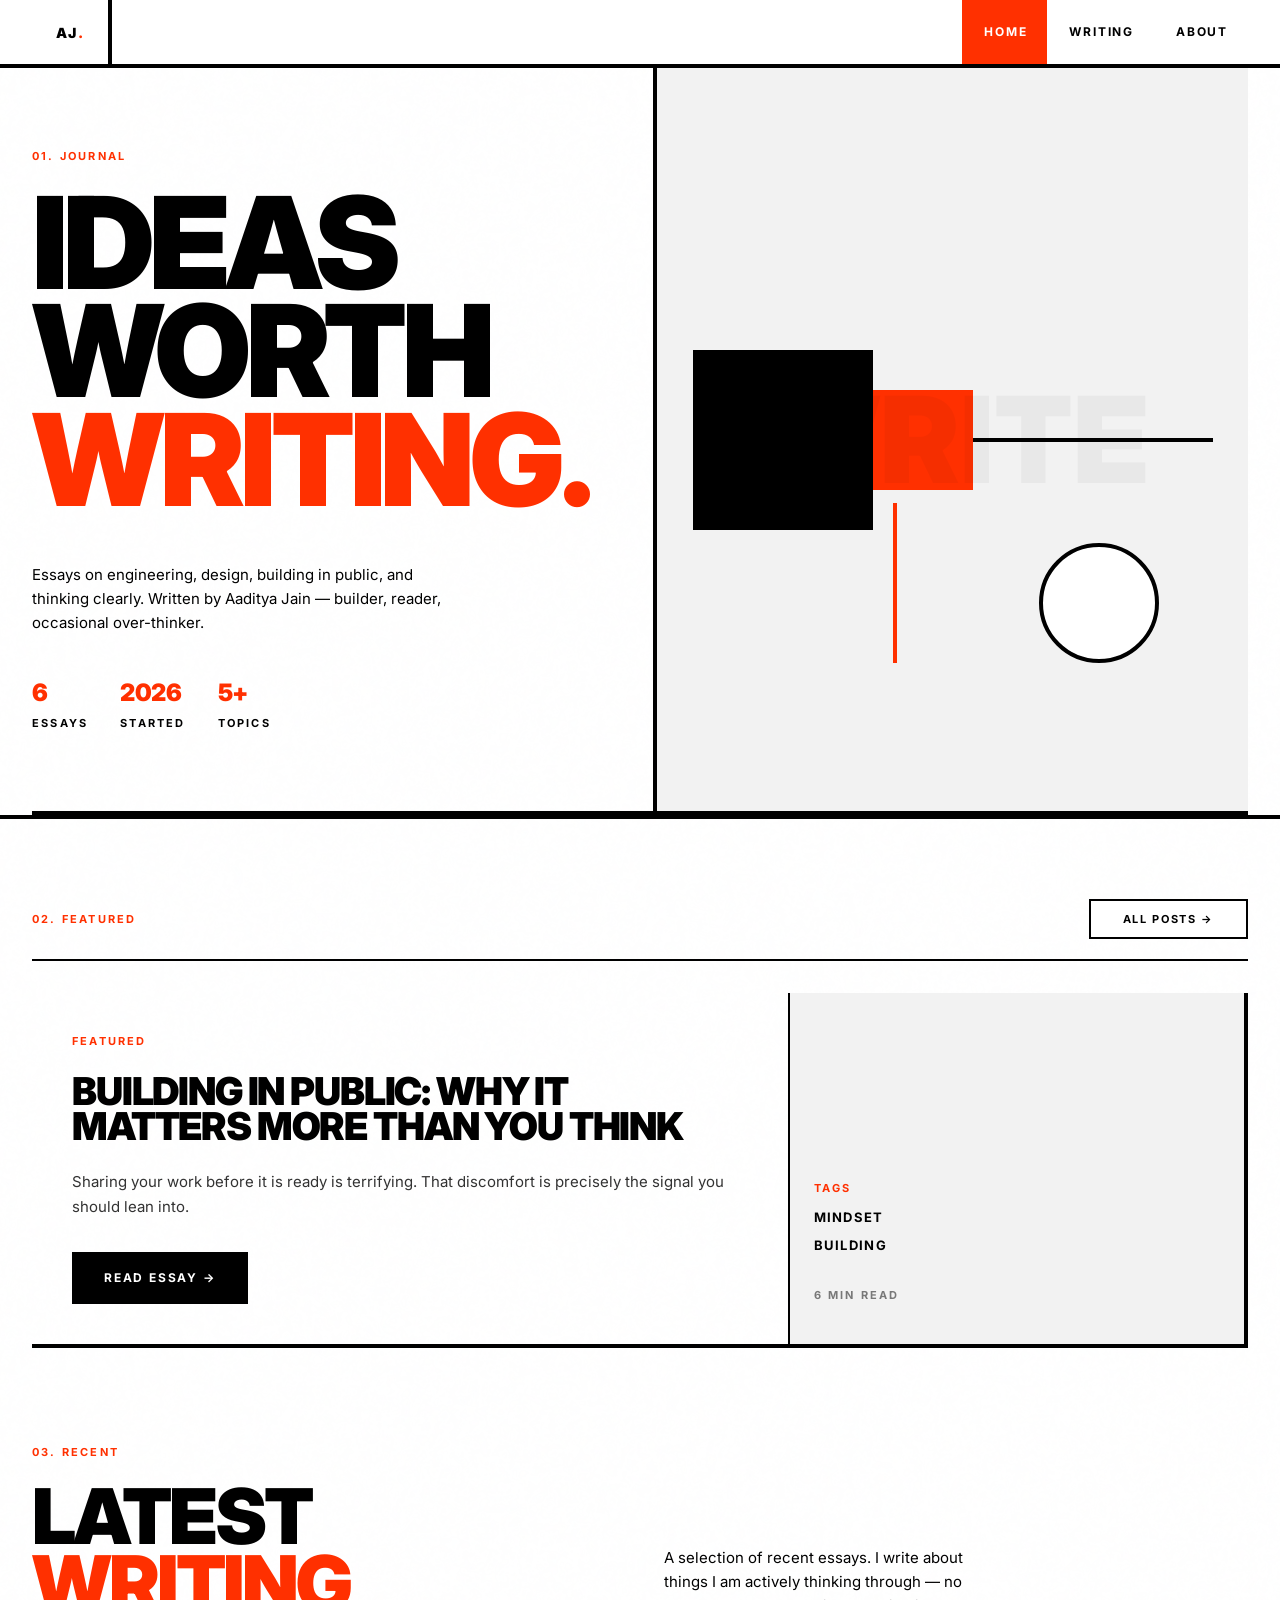
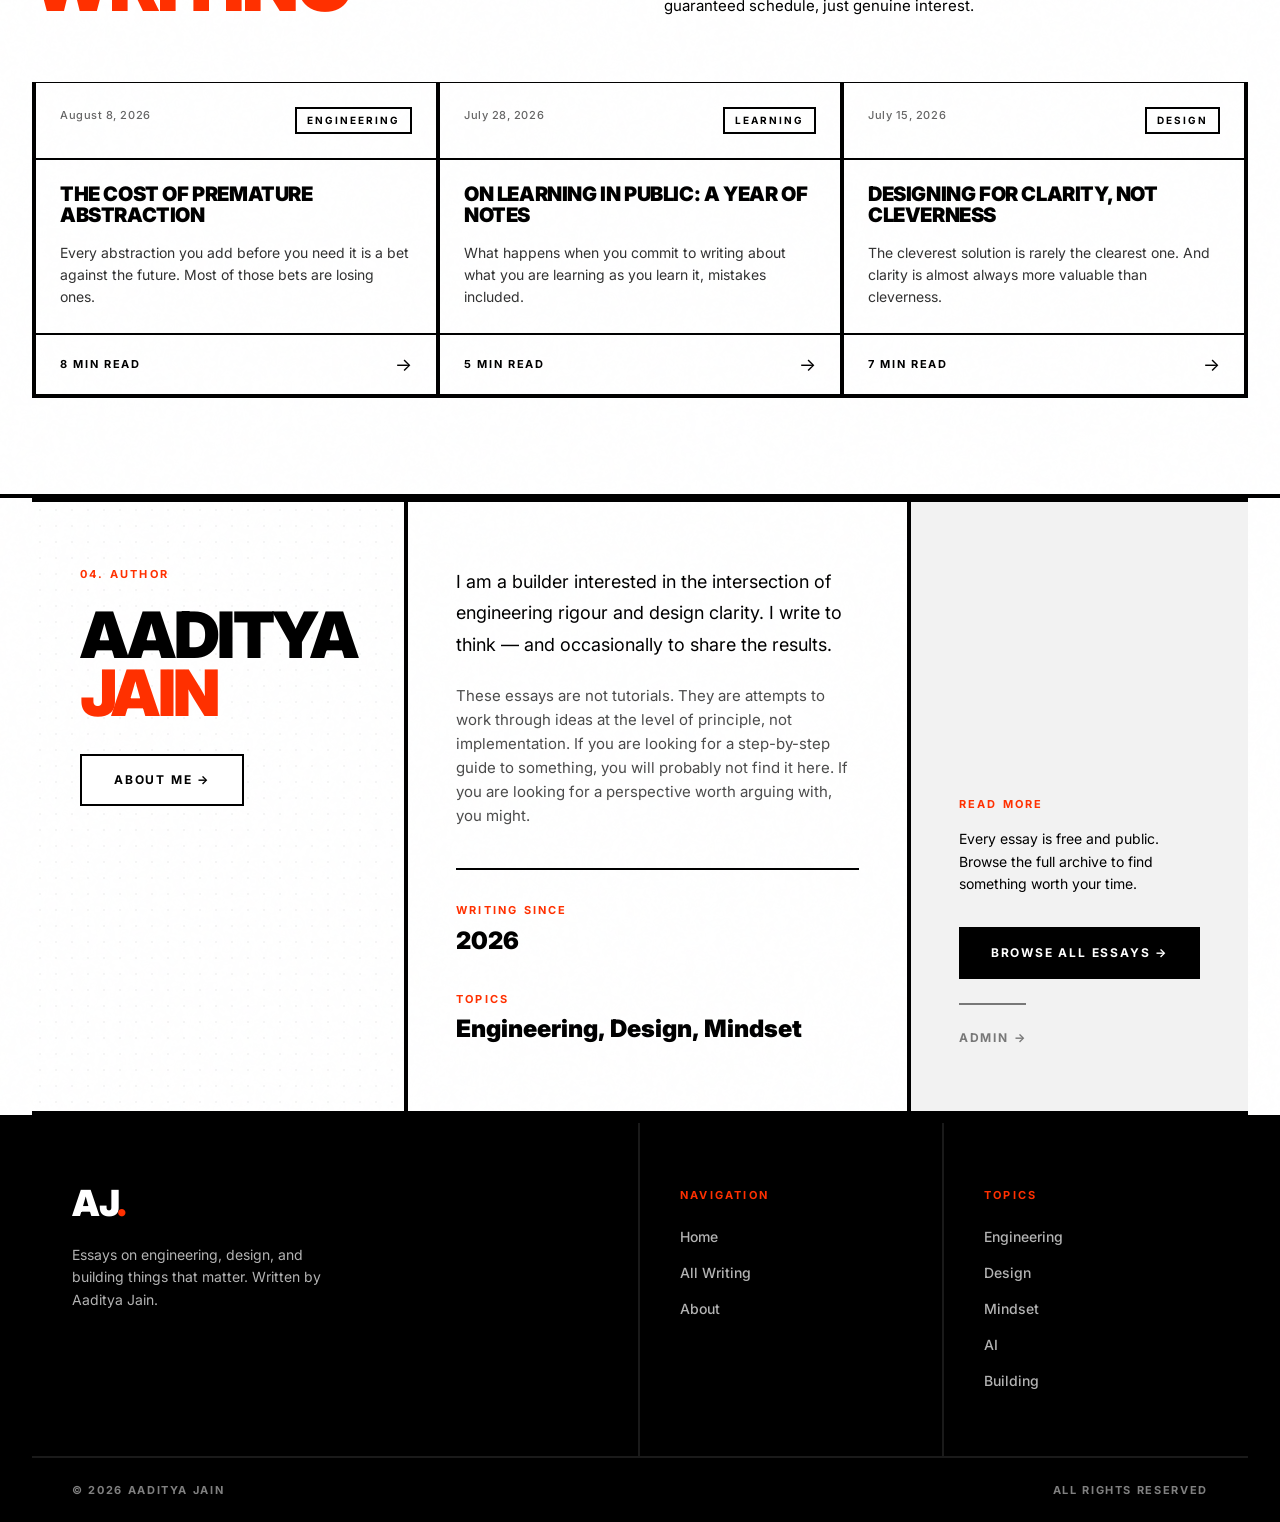
==== index.html @ 9d515966 "Blog website" ====
<!DOCTYPE html>
<html lang="en">
<head>
  <meta charset="UTF-8" />
  <meta name="viewport" content="width=device-width, initial-scale=1.0" />
  <meta name="description" content="Aaditya Jain's personal blog — essays on engineering, design, and building things that matter." />
  <title>AJ — Aaditya Jain's Blog</title>
  <link rel="preconnect" href="https://fonts.googleapis.com" />
  <link rel="preconnect" href="https://fonts.gstatic.com" crossorigin />
  <link href="https://fonts.googleapis.com/css2?family=Inter:wght@400;500;700;900&display=block" rel="stylesheet" />
  <link rel="stylesheet" href="css/style.css" />
  <style>
    body { background-image: url("data:image/svg+xml,%3Csvg viewBox='0 0 200 200' xmlns='http://www.w3.org/2000/svg'%3E%3Cfilter id='n'%3E%3CfeTurbulence type='fractalNoise' baseFrequency='0.65' numOctaves='3' stitchTiles='stitch'/%3E%3C/filter%3E%3Crect width='100%25' height='100%25' filter='url(%23n)' opacity='0.015'/%3E%3C/svg%3E"); }
  </style>
</head>
<body>

<!-- ── Navigation ────────────────────────────────────────────────── -->
<nav>
  <div class="container">
    <div class="nav-inner">
      <a href="index.html" class="nav-logo">AJ<span style="color:var(--accent);">.</span></a>
      <ul class="nav-links">
        <li><a href="index.html">Home</a></li>
        <li><a href="blog.html">Writing</a></li>
        <li><a href="about.html">About</a></li>
      </ul>
      <button class="nav-mobile-toggle" id="mobile-toggle" aria-label="Toggle menu">☰</button>
    </div>
    <div class="nav-mobile-menu" id="mobile-menu">
      <a href="index.html">Home</a>
      <a href="blog.html">Writing</a>
      <a href="about.html">About</a>
    </div>
  </div>
</nav>

<!-- ── Hero ──────────────────────────────────────────────────────── -->
<div class="container">
  <section class="hero">
    <div class="hero-left">
      <div>
        <span class="section-number">01. Journal</span>
        <h1 class="hero-display">
          Ideas<br />
          Worth<br />
          <span class="accent">Writing.</span>
        </h1>
        <p class="hero-sub">
          Essays on engineering, design, building in public, and thinking clearly. Written by Aaditya Jain — builder, reader, occasional over-thinker.
        </p>
      </div>
      <div class="hero-meta">
        <div class="hero-meta-item">
          <span id="post-stat">6</span>
          Essays
        </div>
        <div class="hero-meta-item">
          <span>2026</span>
          Started
        </div>
        <div class="hero-meta-item">
          <span>5+</span>
          Topics
        </div>
      </div>
    </div>
    <div class="hero-right swiss-grid-pattern">
      <div class="hero-composition">
        <div class="comp-text">WRITE</div>
        <div class="comp-block-1"></div>
        <div class="comp-block-2"></div>
        <div class="comp-block-3"></div>
        <div class="comp-circle"></div>
        <!-- Red accent line -->
        <div style="position:absolute;width:4px;height:160px;background:var(--accent);bottom:20%;left:40%;"></div>
      </div>
    </div>
  </section>
</div>

<div class="divider"></div>

<!-- ── Featured Post ─────────────────────────────────────────────── -->
<section style="padding: 80px 0 0;">
  <div class="container">
    <div style="display:flex;align-items:center;justify-content:space-between;margin-bottom:32px;padding-bottom:20px;border-bottom:2px solid #000;">
      <span class="section-number" style="margin-bottom:0;">02. Featured</span>
      <a href="blog.html" class="btn btn-secondary" style="height:40px;font-size:11px;">All Posts →</a>
    </div>
    <div id="featured-post"></div>
  </div>
</section>

<!-- ── Recent Posts ───────────────────────────────────────────────── -->
<section class="section">
  <div class="container">
    <div class="section-header">
      <div>
        <span class="section-number">03. Recent</span>
        <h2 class="section-title">Latest<br/><span class="text-accent">Writing</span></h2>
      </div>
      <div style="display:flex;align-items:flex-end;">
        <p style="font-size:15px;line-height:1.6;max-width:340px;">A selection of recent essays. I write about things I am actively thinking through — no guaranteed schedule, just genuine interest.</p>
      </div>
    </div>
    <div class="divider-thin" style="margin-bottom:0;"></div>
    <div class="posts-grid" id="recent-posts"></div>
  </div>
</section>

<div class="divider"></div>

<!-- ── About Strip ────────────────────────────────────────────────── -->
<section>
  <div class="container">
    <div class="about-strip">
      <div class="swiss-dots">
        <span class="section-number">04. Author</span>
        <div style="font-size:clamp(40px,5vw,64px);font-weight:900;text-transform:uppercase;letter-spacing:-0.04em;line-height:.9;margin-bottom:24px;">
          Aaditya<br/><span class="text-accent">Jain</span>
        </div>
        <a href="about.html" class="btn btn-secondary" style="margin-top:8px;">About Me →</a>
      </div>
      <div>
        <p style="font-size:18px;line-height:1.75;margin-bottom:24px;font-weight:400;">
          I am a builder interested in the intersection of engineering rigour and design clarity. I write to think — and occasionally to share the results.
        </p>
        <p style="font-size:15px;line-height:1.6;opacity:.7;font-weight:400;">
          These essays are not tutorials. They are attempts to work through ideas at the level of principle, not implementation. If you are looking for a step-by-step guide to something, you will probably not find it here. If you are looking for a perspective worth arguing with, you might.
        </p>
        <div style="margin-top:40px;padding-top:32px;border-top:2px solid #000;display:flex;gap:32px;flex-wrap:wrap;">
          <div>
            <div class="label label-accent">Writing since</div>
            <div style="font-size:24px;font-weight:900;margin-top:4px;">2026</div>
          </div>
          <div>
            <div class="label label-accent">Topics</div>
            <div style="font-size:24px;font-weight:900;margin-top:4px;">Engineering, Design, Mindset</div>
          </div>
        </div>
      </div>
      <div class="bg-muted swiss-diagonal" style="display:flex;flex-direction:column;align-items:flex-start;justify-content:flex-end;">
        <div class="label label-accent" style="margin-bottom:16px;">Read More</div>
        <p style="font-size:14px;line-height:1.6;margin-bottom:32px;font-weight:400;">Every essay is free and public. Browse the full archive to find something worth your time.</p>
        <a href="blog.html" class="btn btn-primary" style="width:100%;justify-content:center;">Browse All Essays →</a>
        <div style="margin-top:24px;padding-top:24px;border-top:2px solid #000;font-size:12px;font-weight:700;text-transform:uppercase;letter-spacing:.15em;opacity:.5;">
          <a href="admin.html" style="color:inherit;transition:opacity .15s;" onmouseover="this.style.opacity=1" onmouseout="this.style.opacity=.5">Admin →</a>
        </div>
      </div>
    </div>
  </div>
</section>

<div class="divider"></div>

<!-- ── Footer ─────────────────────────────────────────────────────── -->
<footer>
  <div class="container">
    <div class="footer-top">
      <div class="footer-col">
        <div class="footer-logo">AJ<span>.</span></div>
        <p class="footer-desc">Essays on engineering, design, and building things that matter. Written by Aaditya Jain.</p>
      </div>
      <div class="footer-col">
        <div class="footer-col-title">Navigation</div>
        <ul class="footer-links">
          <li><a href="index.html">Home</a></li>
          <li><a href="blog.html">All Writing</a></li>
          <li><a href="about.html">About</a></li>
        </ul>
      </div>
      <div class="footer-col">
        <div class="footer-col-title">Topics</div>
        <ul class="footer-links">
          <li><a href="blog.html?tag=Engineering">Engineering</a></li>
          <li><a href="blog.html?tag=Design">Design</a></li>
          <li><a href="blog.html?tag=Mindset">Mindset</a></li>
          <li><a href="blog.html?tag=AI">AI</a></li>
          <li><a href="blog.html?tag=Building">Building</a></li>
        </ul>
      </div>
    </div>
    <div class="footer-bottom">
      <span>© 2026 Aaditya Jain</span>
      <span>All rights reserved</span>
    </div>
  </div>
</footer>

<script src="js/data.js"></script>
<script src="js/main.js"></script>

</body>
</html>
---- css/style.css ----
@import url('https://fonts.googleapis.com/css2?family=Inter:wght@400;500;700;900&display=block');

/* ── Design Tokens ─────────────────────────────────── */
:root {
  --bg: #FFFFFF;
  --fg: #000000;
  --muted: #F2F2F2;
  --accent: #FF3000;
  --border: #000000;
  --font: 'Inter', Helvetica, Arial, sans-serif;
}

/* ── Reset ─────────────────────────────────────────── */
*, *::before, *::after { box-sizing: border-box; margin: 0; padding: 0; }
html { scroll-behavior: smooth; }
body {
  font-family: var(--font);
  background: var(--bg);
  color: var(--fg);
  font-size: 16px;
  line-height: 1.5;
  -webkit-font-smoothing: antialiased;
}
a { color: inherit; text-decoration: none; }
img { display: block; max-width: 100%; }
button { cursor: pointer; font-family: var(--font); }

/* ── Swiss Patterns ────────────────────────────────── */
.swiss-noise {
  background-image: url("data:image/svg+xml,%3Csvg viewBox='0 0 200 200' xmlns='http://www.w3.org/2000/svg'%3E%3Cfilter id='n'%3E%3CfeTurbulence type='fractalNoise' baseFrequency='0.65' numOctaves='3' stitchTiles='stitch'/%3E%3C/filter%3E%3Crect width='100%25' height='100%25' filter='url(%23n)' opacity='0.015'/%3E%3C/svg%3E");
  background-repeat: repeat;
}
.swiss-grid-pattern {
  background-image:
    linear-gradient(to right, rgba(0,0,0,0.03) 1px, transparent 1px),
    linear-gradient(to bottom, rgba(0,0,0,0.03) 1px, transparent 1px);
  background-size: 24px 24px;
}
.swiss-dots {
  background-image: radial-gradient(circle, rgba(0,0,0,0.04) 1.5px, transparent 1.5px);
  background-size: 16px 16px;
}
.swiss-diagonal {
  background-image: repeating-linear-gradient(
    45deg, rgba(0,0,0,0.02) 0px, rgba(0,0,0,0.02) 1px,
    transparent 1px, transparent 10px
  );
}

/* ── Typography ────────────────────────────────────── */
h1, h2, h3, h4, h5, h6 {
  font-weight: 900;
  text-transform: uppercase;
  letter-spacing: -0.03em;
  line-height: 0.9;
}
.label {
  font-size: 11px;
  font-weight: 700;
  text-transform: uppercase;
  letter-spacing: 0.2em;
}
.label-accent { color: var(--accent); }
.section-number {
  font-size: 11px;
  font-weight: 700;
  text-transform: uppercase;
  letter-spacing: 0.2em;
  color: var(--accent);
  display: block;
  margin-bottom: 24px;
}

/* ── Layout ────────────────────────────────────────── */
.container {
  max-width: 1440px;
  margin: 0 auto;
  padding: 0 32px;
}
@media (max-width: 768px) { .container { padding: 0 20px; } }

.divider { width: 100%; height: 4px; background: var(--fg); }
.divider-thin { width: 100%; height: 1px; background: var(--fg); }

/* ── Navigation ────────────────────────────────────── */
nav {
  position: sticky;
  top: 0;
  z-index: 100;
  background: var(--bg);
  border-bottom: 4px solid var(--fg);
}
.nav-inner {
  display: flex;
  align-items: stretch;
  height: 64px;
}
.nav-logo {
  display: flex;
  align-items: center;
  padding: 0 24px;
  border-right: 4px solid var(--fg);
  font-weight: 900;
  font-size: 14px;
  text-transform: uppercase;
  letter-spacing: 0.1em;
  flex-shrink: 0;
  transition: background 0.15s, color 0.15s;
}
.nav-logo:hover { background: var(--fg); color: var(--bg); }
.nav-links {
  display: flex;
  align-items: stretch;
  list-style: none;
  margin-left: auto;
}
.nav-links li { display: flex; }
.nav-links a {
  display: flex;
  align-items: center;
  padding: 0 20px;
  font-weight: 700;
  font-size: 12px;
  text-transform: uppercase;
  letter-spacing: 0.15em;
  border-left: 2px solid transparent;
  transition: background 0.15s, color 0.15s, border-color 0.15s;
}
.nav-links a:hover,
.nav-links a.active {
  background: var(--fg);
  color: var(--bg);
  border-left-color: var(--accent);
}
.nav-links a.active { background: var(--accent); color: var(--bg); }

/* Mobile Nav */
.nav-mobile-toggle {
  display: none;
  align-items: center;
  justify-content: center;
  width: 64px;
  height: 64px;
  border: none;
  border-left: 4px solid var(--fg);
  background: var(--bg);
  font-size: 20px;
  margin-left: auto;
  flex-shrink: 0;
  transition: background 0.15s;
}
.nav-mobile-toggle:hover { background: var(--fg); color: var(--bg); }
.nav-mobile-menu {
  display: none;
  flex-direction: column;
  border-top: 4px solid var(--fg);
  background: var(--bg);
}
.nav-mobile-menu a {
  padding: 16px 20px;
  font-weight: 700;
  font-size: 13px;
  text-transform: uppercase;
  letter-spacing: 0.15em;
  border-bottom: 2px solid var(--fg);
  transition: background 0.15s, color 0.15s;
}
.nav-mobile-menu a:hover { background: var(--accent); color: var(--bg); }
.nav-mobile-menu.open { display: flex; }
@media (max-width: 768px) {
  .nav-links { display: none; }
  .nav-mobile-toggle { display: flex; }
}

/* ── Buttons ───────────────────────────────────────── */
.btn {
  display: inline-flex;
  align-items: center;
  gap: 8px;
  padding: 0 32px;
  height: 52px;
  font-family: var(--font);
  font-weight: 700;
  font-size: 12px;
  text-transform: uppercase;
  letter-spacing: 0.15em;
  border: none;
  cursor: pointer;
  transition: background 0.15s, color 0.15s;
  white-space: nowrap;
}
.btn-primary { background: var(--fg); color: var(--bg); }
.btn-primary:hover { background: var(--accent); color: var(--bg); }
.btn-secondary { background: var(--bg); color: var(--fg); border: 2px solid var(--fg); }
.btn-secondary:hover { background: var(--fg); color: var(--bg); }
.btn-accent { background: var(--accent); color: var(--bg); }
.btn-accent:hover { background: var(--fg); color: var(--bg); }

/* ── Hero ──────────────────────────────────────────── */
.hero {
  display: grid;
  grid-template-columns: 1fr 1fr;
  border-bottom: 4px solid var(--fg);
  min-height: 80vh;
}
.hero-left {
  padding: 80px 64px 80px 0;
  border-right: 4px solid var(--fg);
  display: flex;
  flex-direction: column;
  justify-content: space-between;
}
.hero-right {
  display: flex;
  align-items: center;
  justify-content: center;
  background: var(--muted);
  position: relative;
  overflow: hidden;
  min-height: 400px;
}
.hero-display {
  font-size: clamp(72px, 10vw, 160px);
  font-weight: 900;
  text-transform: uppercase;
  letter-spacing: -0.04em;
  line-height: 0.85;
  margin-bottom: 48px;
}
.hero-display span.accent { color: var(--accent); }
.hero-sub {
  font-size: 15px;
  font-weight: 400;
  line-height: 1.6;
  max-width: 420px;
  margin-bottom: 40px;
  text-transform: none;
  letter-spacing: 0;
}
.hero-meta {
  display: flex;
  gap: 32px;
  font-size: 11px;
  font-weight: 700;
  text-transform: uppercase;
  letter-spacing: 0.2em;
}
.hero-meta-item span { display: block; color: var(--accent); font-size: 24px; font-weight: 900; letter-spacing: -0.02em; margin-bottom: 4px; }

/* Hero Composition */
.hero-composition {
  position: relative;
  width: 100%;
  height: 100%;
  display: flex;
  align-items: center;
  justify-content: center;
}
.comp-block {
  position: absolute;
  border: 4px solid var(--fg);
  background: var(--bg);
}
.comp-block-1 { width: 180px; height: 180px; top: 20%; left: 15%; background: var(--fg); }
.comp-block-2 { width: 100px; height: 100px; top: 15%; right: 20%; background: var(--accent); }
.comp-block-3 { width: 240px; height: 4px; bottom: 35%; left: 10%; background: var(--fg); border: none; }
.comp-circle { position: absolute; width: 120px; height: 120px; border-radius: 50%; border: 4px solid var(--fg); background: var(--bg); bottom: 20%; right: 15%; }
.comp-text { position: absolute; font-size: 120px; font-weight: 900; color: rgba(0,0,0,0.04); top: 50%; left: 50%; transform: translate(-50%, -50%); white-space: nowrap; text-transform: uppercase; }

@media (max-width: 1024px) {
  .hero { grid-template-columns: 1fr; }
  .hero-left { padding: 60px 0; border-right: none; border-bottom: 4px solid var(--fg); }
  .hero-right { min-height: 300px; }
}
@media (max-width: 768px) {
  .hero-display { font-size: 56px; }
  .hero-left { padding: 40px 0; }
}

/* ── Post Cards ────────────────────────────────────── */
.posts-grid {
  display: grid;
  grid-template-columns: repeat(3, 1fr);
  border-left: 4px solid var(--fg);
}
.posts-grid-2 { grid-template-columns: repeat(2, 1fr); }
@media (max-width: 1024px) { .posts-grid { grid-template-columns: repeat(2, 1fr); } }
@media (max-width: 640px) { .posts-grid, .posts-grid-2 { grid-template-columns: 1fr; } }

.post-card {
  border-right: 4px solid var(--fg);
  border-bottom: 4px solid var(--fg);
  transition: background 0.2s, color 0.2s;
  display: flex;
  flex-direction: column;
}
.post-card:hover { background: var(--fg); color: var(--bg); }
.post-card:hover .post-card-tag { background: var(--accent); color: var(--bg); border-color: var(--accent); }
.post-card:hover .post-card-arrow { color: var(--bg); }

.post-card-header {
  padding: 24px;
  border-bottom: 2px solid currentColor;
  display: flex;
  justify-content: space-between;
  align-items: flex-start;
  gap: 12px;
}
.post-card-tag {
  font-size: 10px;
  font-weight: 700;
  text-transform: uppercase;
  letter-spacing: 0.2em;
  padding: 4px 10px;
  border: 2px solid var(--fg);
  white-space: nowrap;
  flex-shrink: 0;
  transition: background 0.2s, color 0.2s, border-color 0.2s;
}
.post-card-date {
  font-size: 11px;
  font-weight: 500;
  opacity: 0.6;
  letter-spacing: 0.05em;
}
.post-card-body { padding: 24px; flex: 1; display: flex; flex-direction: column; }
.post-card-title {
  font-size: 20px;
  font-weight: 900;
  text-transform: uppercase;
  letter-spacing: -0.02em;
  line-height: 1.05;
  margin-bottom: 16px;
}
.post-card-excerpt {
  font-size: 14px;
  font-weight: 400;
  line-height: 1.6;
  opacity: 0.8;
  flex: 1;
  text-transform: none;
  letter-spacing: 0;
}
.post-card-footer {
  padding: 16px 24px;
  border-top: 2px solid currentColor;
  display: flex;
  justify-content: space-between;
  align-items: center;
}
.post-card-read {
  font-size: 11px;
  font-weight: 700;
  text-transform: uppercase;
  letter-spacing: 0.15em;
}
.post-card-arrow {
  font-size: 18px;
  transition: transform 0.2s;
}
.post-card:hover .post-card-arrow { transform: translateX(4px); }

/* Featured post (large) */
.post-featured {
  grid-column: span 2;
  display: grid;
  grid-template-columns: 5fr 3fr;
  border-right: 4px solid var(--fg);
  border-bottom: 4px solid var(--fg);
}
@media (max-width: 768px) {
  .post-featured { grid-column: span 1; grid-template-columns: 1fr; }
}
.post-featured-body {
  padding: 40px;
  border-right: 2px solid currentColor;
  display: flex;
  flex-direction: column;
  transition: background 0.2s, color 0.2s;
}
.post-featured-sidebar {
  padding: 40px 24px;
  background: var(--muted);
  display: flex;
  flex-direction: column;
  justify-content: flex-end;
  transition: background 0.2s, color 0.2s;
}
.post-featured:hover .post-featured-body { background: var(--fg); color: var(--bg); }
.post-featured:hover .post-featured-sidebar { background: var(--accent); color: var(--bg); }
.post-featured-title {
  font-size: clamp(28px, 3vw, 44px);
  font-weight: 900;
  text-transform: uppercase;
  letter-spacing: -0.03em;
  line-height: 0.92;
  margin-bottom: 24px;
  flex: 1;
}

/* ── Tag Filter ────────────────────────────────────── */
.tag-filter {
  display: flex;
  flex-wrap: wrap;
  gap: 0;
  border-bottom: 4px solid var(--fg);
  border-top: 4px solid var(--fg);
  overflow-x: auto;
}
.tag-btn {
  padding: 14px 24px;
  font-family: var(--font);
  font-size: 11px;
  font-weight: 700;
  text-transform: uppercase;
  letter-spacing: 0.2em;
  background: var(--bg);
  border: none;
  border-right: 2px solid var(--fg);
  cursor: pointer;
  white-space: nowrap;
  transition: background 0.15s, color 0.15s;
}
.tag-btn:hover { background: var(--fg); color: var(--bg); }
.tag-btn.active { background: var(--accent); color: var(--bg); }

/* ── Sections ──────────────────────────────────────── */
.section { padding: 96px 0; }
.section-sm { padding: 64px 0; }
.section-header {
  display: grid;
  grid-template-columns: 1fr 1fr;
  gap: 48px;
  margin-bottom: 64px;
  align-items: end;
}
.section-title {
  font-size: clamp(48px, 6vw, 96px);
  font-weight: 900;
  text-transform: uppercase;
  letter-spacing: -0.04em;
  line-height: 0.87;
}
@media (max-width: 768px) {
  .section { padding: 60px 0; }
  .section-header { grid-template-columns: 1fr; gap: 24px; margin-bottom: 40px; }
}

/* ── About Strip ───────────────────────────────────── */
.about-strip {
  display: grid;
  grid-template-columns: 1fr 2fr 1fr;
  border-top: 4px solid var(--fg);
  border-bottom: 4px solid var(--fg);
}
.about-strip > * {
  padding: 64px 48px;
  border-right: 4px solid var(--fg);
}
.about-strip > *:last-child { border-right: none; }
@media (max-width: 1024px) {
  .about-strip { grid-template-columns: 1fr; }
  .about-strip > * { border-right: none; border-bottom: 4px solid var(--fg); }
  .about-strip > *:last-child { border-bottom: none; }
}

/* ── Post Reader ───────────────────────────────────── */
.post-reader { max-width: 760px; }
.post-reader-header {
  padding: 80px 0 48px;
  border-bottom: 4px solid var(--fg);
  margin-bottom: 64px;
}
.post-reader-title {
  font-size: clamp(40px, 6vw, 88px);
  font-weight: 900;
  text-transform: uppercase;
  letter-spacing: -0.04em;
  line-height: 0.87;
  margin-bottom: 32px;
}
.post-reader-meta {
  display: flex;
  gap: 32px;
  flex-wrap: wrap;
  font-size: 12px;
  font-weight: 700;
  text-transform: uppercase;
  letter-spacing: 0.15em;
}
.post-reader-meta .accent { color: var(--accent); }

/* Post body prose */
.prose { font-size: 17px; line-height: 1.75; font-weight: 400; }
.prose h2 { font-size: clamp(24px, 3vw, 36px); font-weight: 900; text-transform: uppercase; letter-spacing: -0.02em; line-height: 1; margin: 56px 0 20px; border-top: 4px solid var(--fg); padding-top: 24px; }
.prose h3 { font-size: 18px; font-weight: 700; text-transform: uppercase; letter-spacing: 0.05em; margin: 36px 0 12px; }
.prose p { margin-bottom: 24px; }
.prose ul, .prose ol { padding-left: 24px; margin-bottom: 24px; }
.prose li { margin-bottom: 8px; }
.prose blockquote { border-left: 4px solid var(--accent); padding: 16px 24px; margin: 32px 0; background: var(--muted); font-weight: 700; font-style: normal; font-size: 19px; }
.prose code { background: var(--muted); padding: 2px 6px; font-family: 'Courier New', monospace; font-size: 14px; border: 1px solid rgba(0,0,0,0.15); }
.prose pre { background: var(--fg); color: var(--bg); padding: 24px; margin: 32px 0; overflow-x: auto; }
.prose pre code { background: none; border: none; color: var(--bg); font-size: 14px; }
.prose a { border-bottom: 2px solid var(--accent); color: var(--accent); transition: background 0.15s; }
.prose a:hover { background: var(--accent); color: var(--bg); }
.prose strong { font-weight: 900; }
.prose hr { border: none; border-top: 4px solid var(--fg); margin: 48px 0; }

/* ── Two-col layout ────────────────────────────────── */
.two-col {
  display: grid;
  grid-template-columns: 2fr 1fr;
  gap: 0;
  border-top: 4px solid var(--fg);
}
.two-col > * { border-right: 4px solid var(--fg); }
.two-col > *:last-child { border-right: none; }
@media (max-width: 1024px) { .two-col { grid-template-columns: 1fr; } .two-col > * { border-right: none; border-bottom: 4px solid var(--fg); } }

/* ── Sidebar ───────────────────────────────────────── */
.sidebar { padding: 40px 32px; }
.sidebar-section { margin-bottom: 48px; }
.sidebar-title { font-size: 11px; font-weight: 700; text-transform: uppercase; letter-spacing: 0.2em; color: var(--accent); margin-bottom: 16px; padding-bottom: 12px; border-bottom: 2px solid var(--fg); }
.sidebar-tags { display: flex; flex-wrap: wrap; gap: 8px; }
.sidebar-tag { font-size: 11px; font-weight: 700; text-transform: uppercase; letter-spacing: 0.1em; padding: 6px 12px; border: 2px solid var(--fg); cursor: pointer; transition: background 0.15s, color 0.15s; }
.sidebar-tag:hover { background: var(--fg); color: var(--bg); }

/* ── Footer ────────────────────────────────────────── */
footer {
  background: var(--fg);
  color: var(--bg);
  border-top: 4px solid var(--fg);
}
.footer-top {
  display: grid;
  grid-template-columns: 2fr 1fr 1fr;
  gap: 0;
  border-bottom: 2px solid rgba(255,255,255,0.1);
}
.footer-col {
  padding: 64px 40px;
  border-right: 2px solid rgba(255,255,255,0.1);
}
.footer-col:last-child { border-right: none; }
.footer-logo {
  font-size: 36px;
  font-weight: 900;
  text-transform: uppercase;
  letter-spacing: -0.04em;
  line-height: 0.9;
  margin-bottom: 24px;
}
.footer-logo span { color: var(--accent); }
.footer-desc { font-size: 14px; font-weight: 400; line-height: 1.6; opacity: 0.7; max-width: 280px; }
.footer-col-title { font-size: 11px; font-weight: 700; text-transform: uppercase; letter-spacing: 0.2em; color: var(--accent); margin-bottom: 20px; }
.footer-links { list-style: none; display: flex; flex-direction: column; gap: 12px; }
.footer-links a { font-size: 14px; font-weight: 500; opacity: 0.7; transition: opacity 0.15s, color 0.15s; }
.footer-links a:hover { opacity: 1; color: var(--accent); }
.footer-bottom { padding: 24px 40px; display: flex; justify-content: space-between; align-items: center; font-size: 11px; font-weight: 700; text-transform: uppercase; letter-spacing: 0.15em; opacity: 0.5; }
@media (max-width: 1024px) { .footer-top { grid-template-columns: 1fr 1fr; } }
@media (max-width: 640px) { .footer-top { grid-template-columns: 1fr; } .footer-col { border-right: none; border-bottom: 2px solid rgba(255,255,255,0.1); padding: 40px 24px; } .footer-bottom { flex-direction: column; gap: 8px; text-align: center; } }

/* ── About Page ────────────────────────────────────── */
.about-hero {
  display: grid;
  grid-template-columns: 3fr 2fr;
  border-bottom: 4px solid var(--fg);
  min-height: 60vh;
}
.about-hero-left { padding: 80px 64px 80px 0; border-right: 4px solid var(--fg); display: flex; flex-direction: column; justify-content: space-between; }
.about-hero-right { background: var(--muted); display: flex; align-items: center; justify-content: center; position: relative; overflow: hidden; }
.about-portrait-box { width: 280px; height: 320px; background: var(--fg); position: relative; }
.about-portrait-box::after { content: 'AJ'; position: absolute; top: 50%; left: 50%; transform: translate(-50%,-50%); font-size: 96px; font-weight: 900; color: var(--bg); letter-spacing: -0.04em; }
@media (max-width: 1024px) { .about-hero { grid-template-columns: 1fr; } .about-hero-left { padding: 60px 0; border-right: none; border-bottom: 4px solid var(--fg); } .about-hero-right { min-height: 300px; } }

/* ── Utilities ─────────────────────────────────────── */
.text-accent { color: var(--accent); }
.text-muted { opacity: 0.6; }
.bg-muted { background: var(--muted); }
.bg-fg { background: var(--fg); color: var(--bg); }
.bg-accent { background: var(--accent); color: var(--bg); }
.border-b-4 { border-bottom: 4px solid var(--fg); }
.border-t-4 { border-top: 4px solid var(--fg); }
.uppercase { text-transform: uppercase; }
.font-black { font-weight: 900; }
.font-bold { font-weight: 700; }
.flex { display: flex; }
.items-center { align-items: center; }
.justify-between { justify-content: space-between; }
.gap-8 { gap: 8px; }
.gap-16 { gap: 16px; }
.mb-8 { margin-bottom: 8px; }
.mb-16 { margin-bottom: 16px; }
.mb-24 { margin-bottom: 24px; }
.mb-40 { margin-bottom: 40px; }
.mt-24 { margin-top: 24px; }

/* ── Empty / Not Found ─────────────────────────────── */
.empty-state { text-align: center; padding: 96px 24px; }
.empty-state h2 { font-size: 48px; font-weight: 900; text-transform: uppercase; letter-spacing: -0.03em; margin-bottom: 16px; }
.empty-state p { font-size: 16px; opacity: 0.6; }

/* ── Animations ────────────────────────────────────── */
@keyframes fadeIn { from { opacity: 0; transform: translateY(8px); } to { opacity: 1; transform: translateY(0); } }
.fade-in { animation: fadeIn 0.3s ease-out forwards; }
@media (prefers-reduced-motion: reduce) { .fade-in { animation: none; } }
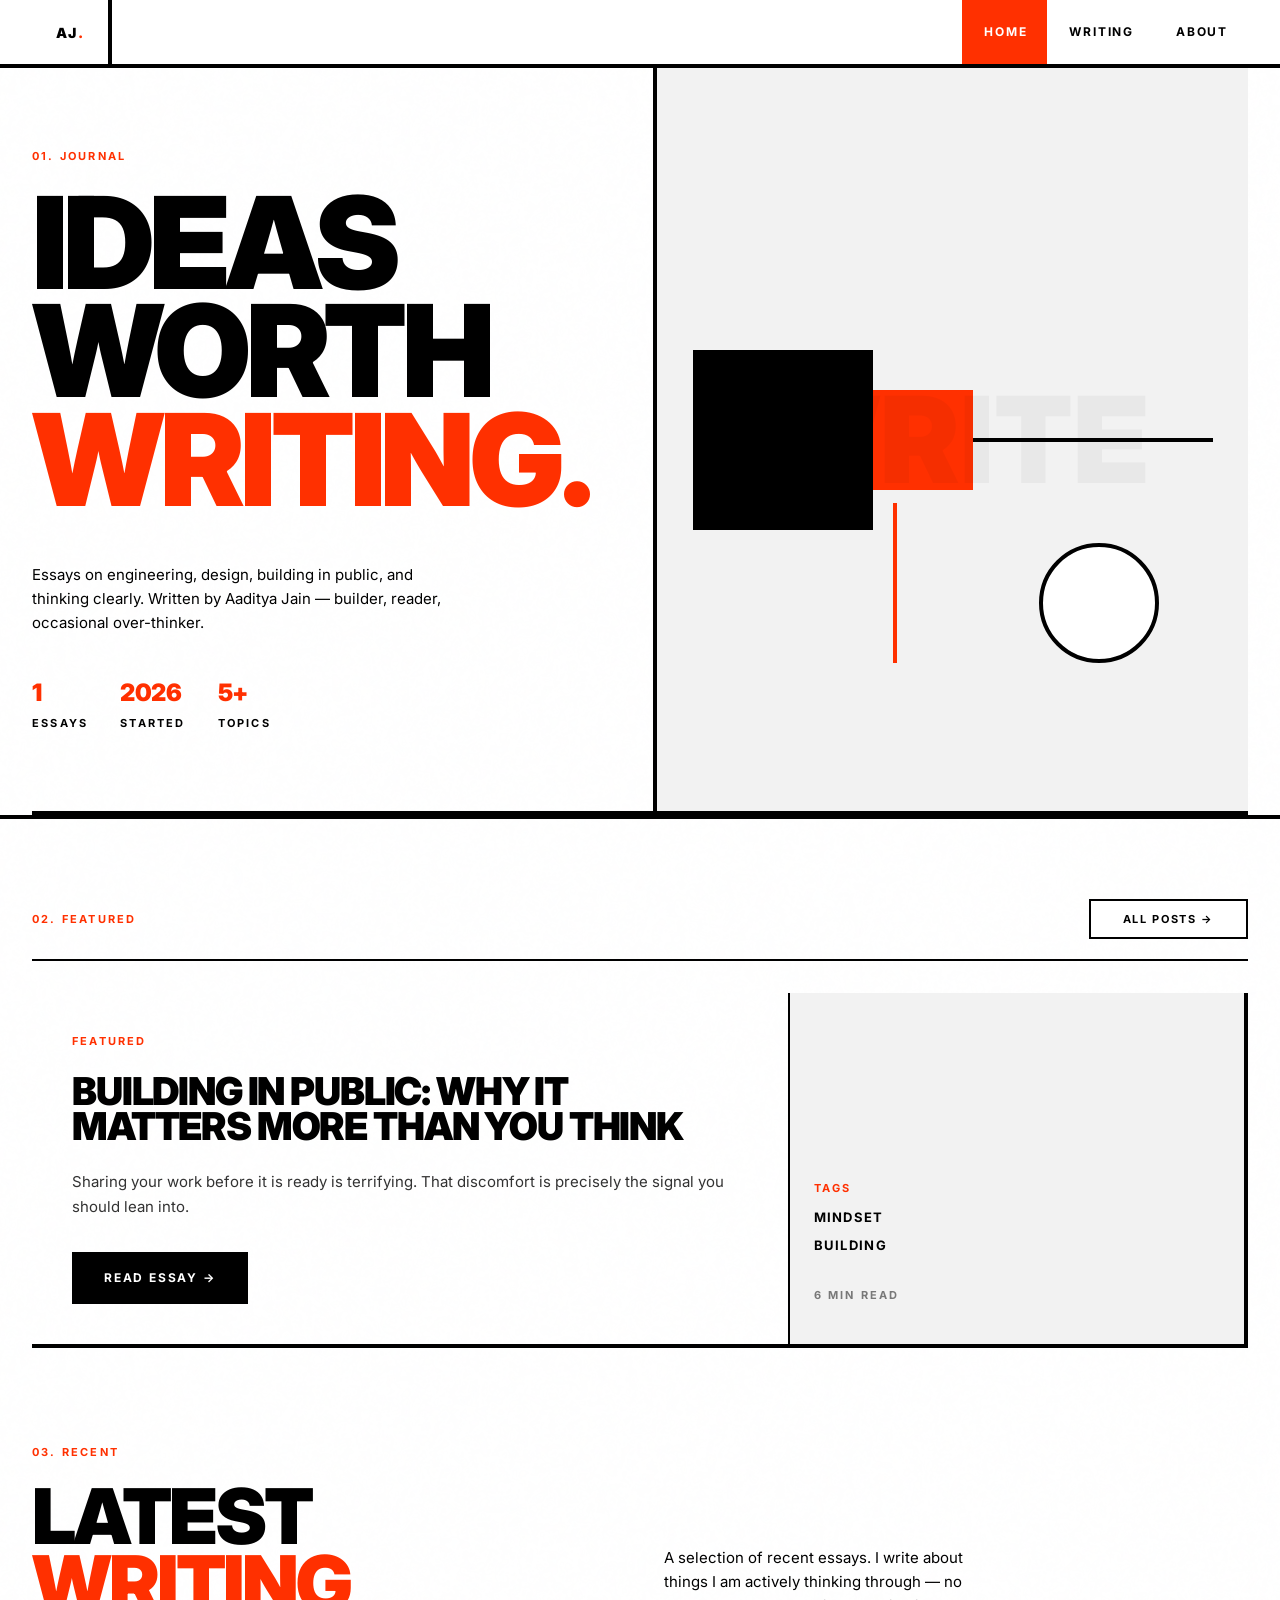
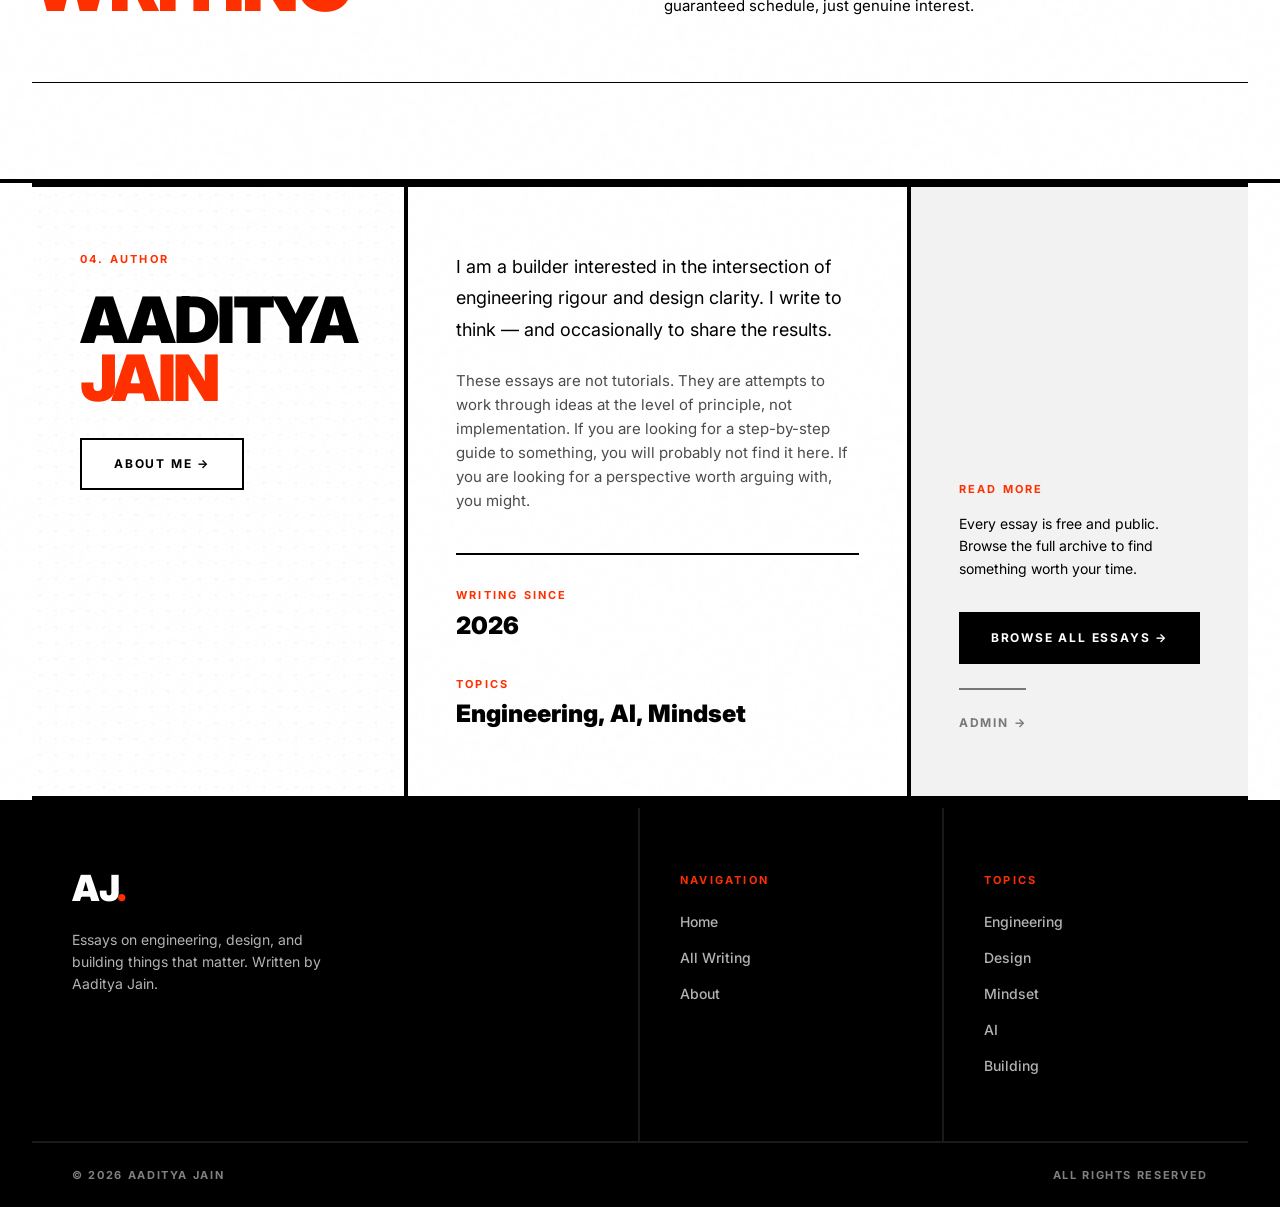
==== commit 7f861efe: "Bug fixes" ====
--- a/index.html
+++ b/index.html
@@ -1,196 +1,213 @@
-
 <!DOCTYPE html>
 <html lang="en">
+
 <head>
   <meta charset="UTF-8" />
   <meta name="viewport" content="width=device-width, initial-scale=1.0" />
-  <meta name="description" content="Aaditya Jain's personal blog — essays on engineering, design, and building things that matter." />
+  <meta name="description"
+    content="Aaditya Jain's personal blog — essays on engineering, design, and building things that matter." />
   <title>AJ — Aaditya Jain's Blog</title>
   <link rel="preconnect" href="https://fonts.googleapis.com" />
   <link rel="preconnect" href="https://fonts.gstatic.com" crossorigin />
   <link href="https://fonts.googleapis.com/css2?family=Inter:wght@400;500;700;900&display=block" rel="stylesheet" />
   <link rel="stylesheet" href="css/style.css" />
   <style>
-    body { background-image: url("data:image/svg+xml,%3Csvg viewBox='0 0 200 200' xmlns='http://www.w3.org/2000/svg'%3E%3Cfilter id='n'%3E%3CfeTurbulence type='fractalNoise' baseFrequency='0.65' numOctaves='3' stitchTiles='stitch'/%3E%3C/filter%3E%3Crect width='100%25' height='100%25' filter='url(%23n)' opacity='0.015'/%3E%3C/svg%3E"); }
+    body {
+      background-image: url("data:image/svg+xml,%3Csvg viewBox='0 0 200 200' xmlns='http://www.w3.org/2000/svg'%3E%3Cfilter id='n'%3E%3CfeTurbulence type='fractalNoise' baseFrequency='0.65' numOctaves='3' stitchTiles='stitch'/%3E%3C/filter%3E%3Crect width='100%25' height='100%25' filter='url(%23n)' opacity='0.015'/%3E%3C/svg%3E");
+    }
   </style>
 </head>
+
 <body>
 
-<!-- ── Navigation ────────────────────────────────────────────────── -->
-<nav>
-  <div class="container">
-    <div class="nav-inner">
-      <a href="index.html" class="nav-logo">AJ<span style="color:var(--accent);">.</span></a>
-      <ul class="nav-links">
-        <li><a href="index.html">Home</a></li>
-        <li><a href="blog.html">Writing</a></li>
-        <li><a href="about.html">About</a></li>
-      </ul>
-      <button class="nav-mobile-toggle" id="mobile-toggle" aria-label="Toggle menu">☰</button>
-    </div>
-    <div class="nav-mobile-menu" id="mobile-menu">
-      <a href="index.html">Home</a>
-      <a href="blog.html">Writing</a>
-      <a href="about.html">About</a>
-    </div>
-  </div>
-</nav>
-
-<!-- ── Hero ──────────────────────────────────────────────────────── -->
-<div class="container">
-  <section class="hero">
-    <div class="hero-left">
-      <div>
-        <span class="section-number">01. Journal</span>
-        <h1 class="hero-display">
-          Ideas<br />
-          Worth<br />
-          <span class="accent">Writing.</span>
-        </h1>
-        <p class="hero-sub">
-          Essays on engineering, design, building in public, and thinking clearly. Written by Aaditya Jain — builder, reader, occasional over-thinker.
-        </p>
-      </div>
-      <div class="hero-meta">
-        <div class="hero-meta-item">
-          <span id="post-stat">6</span>
-          Essays
-        </div>
-        <div class="hero-meta-item">
-          <span>2026</span>
-          Started
-        </div>
-        <div class="hero-meta-item">
-          <span>5+</span>
-          Topics
-        </div>
-      </div>
-    </div>
-    <div class="hero-right swiss-grid-pattern">
-      <div class="hero-composition">
-        <div class="comp-text">WRITE</div>
-        <div class="comp-block-1"></div>
-        <div class="comp-block-2"></div>
-        <div class="comp-block-3"></div>
-        <div class="comp-circle"></div>
-        <!-- Red accent line -->
-        <div style="position:absolute;width:4px;height:160px;background:var(--accent);bottom:20%;left:40%;"></div>
-      </div>
-    </div>
-  </section>
-</div>
-
-<div class="divider"></div>
-
-<!-- ── Featured Post ─────────────────────────────────────────────── -->
-<section style="padding: 80px 0 0;">
-  <div class="container">
-    <div style="display:flex;align-items:center;justify-content:space-between;margin-bottom:32px;padding-bottom:20px;border-bottom:2px solid #000;">
-      <span class="section-number" style="margin-bottom:0;">02. Featured</span>
-      <a href="blog.html" class="btn btn-secondary" style="height:40px;font-size:11px;">All Posts →</a>
-    </div>
-    <div id="featured-post"></div>
-  </div>
-</section>
-
-<!-- ── Recent Posts ───────────────────────────────────────────────── -->
-<section class="section">
-  <div class="container">
-    <div class="section-header">
-      <div>
-        <span class="section-number">03. Recent</span>
-        <h2 class="section-title">Latest<br/><span class="text-accent">Writing</span></h2>
-      </div>
-      <div style="display:flex;align-items:flex-end;">
-        <p style="font-size:15px;line-height:1.6;max-width:340px;">A selection of recent essays. I write about things I am actively thinking through — no guaranteed schedule, just genuine interest.</p>
-      </div>
-    </div>
-    <div class="divider-thin" style="margin-bottom:0;"></div>
-    <div class="posts-grid" id="recent-posts"></div>
-  </div>
-</section>
-
-<div class="divider"></div>
-
-<!-- ── About Strip ────────────────────────────────────────────────── -->
-<section>
-  <div class="container">
-    <div class="about-strip">
-      <div class="swiss-dots">
-        <span class="section-number">04. Author</span>
-        <div style="font-size:clamp(40px,5vw,64px);font-weight:900;text-transform:uppercase;letter-spacing:-0.04em;line-height:.9;margin-bottom:24px;">
-          Aaditya<br/><span class="text-accent">Jain</span>
-        </div>
-        <a href="about.html" class="btn btn-secondary" style="margin-top:8px;">About Me →</a>
-      </div>
-      <div>
-        <p style="font-size:18px;line-height:1.75;margin-bottom:24px;font-weight:400;">
-          I am a builder interested in the intersection of engineering rigour and design clarity. I write to think — and occasionally to share the results.
-        </p>
-        <p style="font-size:15px;line-height:1.6;opacity:.7;font-weight:400;">
-          These essays are not tutorials. They are attempts to work through ideas at the level of principle, not implementation. If you are looking for a step-by-step guide to something, you will probably not find it here. If you are looking for a perspective worth arguing with, you might.
-        </p>
-        <div style="margin-top:40px;padding-top:32px;border-top:2px solid #000;display:flex;gap:32px;flex-wrap:wrap;">
-          <div>
-            <div class="label label-accent">Writing since</div>
-            <div style="font-size:24px;font-weight:900;margin-top:4px;">2026</div>
-          </div>
-          <div>
-            <div class="label label-accent">Topics</div>
-            <div style="font-size:24px;font-weight:900;margin-top:4px;">Engineering, Design, Mindset</div>
-          </div>
-        </div>
-      </div>
-      <div class="bg-muted swiss-diagonal" style="display:flex;flex-direction:column;align-items:flex-start;justify-content:flex-end;">
-        <div class="label label-accent" style="margin-bottom:16px;">Read More</div>
-        <p style="font-size:14px;line-height:1.6;margin-bottom:32px;font-weight:400;">Every essay is free and public. Browse the full archive to find something worth your time.</p>
-        <a href="blog.html" class="btn btn-primary" style="width:100%;justify-content:center;">Browse All Essays →</a>
-        <div style="margin-top:24px;padding-top:24px;border-top:2px solid #000;font-size:12px;font-weight:700;text-transform:uppercase;letter-spacing:.15em;opacity:.5;">
-          <a href="admin.html" style="color:inherit;transition:opacity .15s;" onmouseover="this.style.opacity=1" onmouseout="this.style.opacity=.5">Admin →</a>
-        </div>
-      </div>
-    </div>
-  </div>
-</section>
-
-<div class="divider"></div>
-
-<!-- ── Footer ─────────────────────────────────────────────────────── -->
-<footer>
-  <div class="container">
-    <div class="footer-top">
-      <div class="footer-col">
-        <div class="footer-logo">AJ<span>.</span></div>
-        <p class="footer-desc">Essays on engineering, design, and building things that matter. Written by Aaditya Jain.</p>
-      </div>
-      <div class="footer-col">
-        <div class="footer-col-title">Navigation</div>
-        <ul class="footer-links">
+  <!-- ── Navigation ────────────────────────────────────────────────── -->
+  <nav>
+    <div class="container">
+      <div class="nav-inner">
+        <a href="index.html" class="nav-logo">AJ<span style="color:var(--accent);">.</span></a>
+        <ul class="nav-links">
           <li><a href="index.html">Home</a></li>
-          <li><a href="blog.html">All Writing</a></li>
+          <li><a href="blog.html">Writing</a></li>
           <li><a href="about.html">About</a></li>
         </ul>
-      </div>
-      <div class="footer-col">
-        <div class="footer-col-title">Topics</div>
-        <ul class="footer-links">
-          <li><a href="blog.html?tag=Engineering">Engineering</a></li>
-          <li><a href="blog.html?tag=Design">Design</a></li>
-          <li><a href="blog.html?tag=Mindset">Mindset</a></li>
-          <li><a href="blog.html?tag=AI">AI</a></li>
-          <li><a href="blog.html?tag=Building">Building</a></li>
-        </ul>
-      </div>
-    </div>
-    <div class="footer-bottom">
-      <span>© 2026 Aaditya Jain</span>
-      <span>All rights reserved</span>
-    </div>
+        <button class="nav-mobile-toggle" id="mobile-toggle" aria-label="Toggle menu">☰</button>
+      </div>
+      <div class="nav-mobile-menu" id="mobile-menu">
+        <a href="index.html">Home</a>
+        <a href="blog.html">Writing</a>
+        <a href="about.html">About</a>
+      </div>
+    </div>
+  </nav>
+
+  <!-- ── Hero ──────────────────────────────────────────────────────── -->
+  <div class="container">
+    <section class="hero">
+      <div class="hero-left">
+        <div>
+          <span class="section-number">01. Journal</span>
+          <h1 class="hero-display">
+            Ideas<br />
+            Worth<br />
+            <span class="accent">Writing.</span>
+          </h1>
+          <p class="hero-sub">
+            Essays on engineering, design, building in public, and thinking clearly. Written by Aaditya Jain — builder,
+            reader, occasional over-thinker.
+          </p>
+        </div>
+        <div class="hero-meta">
+          <div class="hero-meta-item">
+            <span id="post-stat">6</span>
+            Essays
+          </div>
+          <div class="hero-meta-item">
+            <span>2026</span>
+            Started
+          </div>
+          <div class="hero-meta-item">
+            <span>5+</span>
+            Topics
+          </div>
+        </div>
+      </div>
+      <div class="hero-right swiss-grid-pattern">
+        <div class="hero-composition">
+          <div class="comp-text">WRITE</div>
+          <div class="comp-block-1"></div>
+          <div class="comp-block-2"></div>
+          <div class="comp-block-3"></div>
+          <div class="comp-circle"></div>
+          <!-- Red accent line -->
+          <div style="position:absolute;width:4px;height:160px;background:var(--accent);bottom:20%;left:40%;"></div>
+        </div>
+      </div>
+    </section>
   </div>
-</footer>
-
-<script src="js/data.js"></script>
-<script src="js/main.js"></script>
+
+  <div class="divider"></div>
+
+  <!-- ── Featured Post ─────────────────────────────────────────────── -->
+  <section style="padding: 80px 0 0;">
+    <div class="container">
+      <div
+        style="display:flex;align-items:center;justify-content:space-between;margin-bottom:32px;padding-bottom:20px;border-bottom:2px solid #000;">
+        <span class="section-number" style="margin-bottom:0;">02. Featured</span>
+        <a href="blog.html" class="btn btn-secondary" style="height:40px;font-size:11px;">All Posts →</a>
+      </div>
+      <div id="featured-post"></div>
+    </div>
+  </section>
+
+  <!-- ── Recent Posts ───────────────────────────────────────────────── -->
+  <section class="section">
+    <div class="container">
+      <div class="section-header">
+        <div>
+          <span class="section-number">03. Recent</span>
+          <h2 class="section-title">Latest<br /><span class="text-accent">Writing</span></h2>
+        </div>
+        <div style="display:flex;align-items:flex-end;">
+          <p style="font-size:15px;line-height:1.6;max-width:340px;">A selection of recent essays. I write about things
+            I am actively thinking through — no guaranteed schedule, just genuine interest.</p>
+        </div>
+      </div>
+      <div class="divider-thin" style="margin-bottom:0;"></div>
+      <div class="posts-grid" id="recent-posts"></div>
+    </div>
+  </section>
+
+  <div class="divider"></div>
+
+  <!-- ── About Strip ────────────────────────────────────────────────── -->
+  <section>
+    <div class="container">
+      <div class="about-strip">
+        <div class="swiss-dots">
+          <span class="section-number">04. Author</span>
+          <div
+            style="font-size:clamp(40px,5vw,64px);font-weight:900;text-transform:uppercase;letter-spacing:-0.04em;line-height:.9;margin-bottom:24px;">
+            Aaditya<br /><span class="text-accent">Jain</span>
+          </div>
+          <a href="about.html" class="btn btn-secondary" style="margin-top:8px;">About Me →</a>
+        </div>
+        <div>
+          <p style="font-size:18px;line-height:1.75;margin-bottom:24px;font-weight:400;">
+            I am a builder interested in the intersection of engineering rigour and design clarity. I write to think —
+            and occasionally to share the results.
+          </p>
+          <p style="font-size:15px;line-height:1.6;opacity:.7;font-weight:400;">
+            These essays are not tutorials. They are attempts to work through ideas at the level of principle, not
+            implementation. If you are looking for a step-by-step guide to something, you will probably not find it
+            here. If you are looking for a perspective worth arguing with, you might.
+          </p>
+          <div style="margin-top:40px;padding-top:32px;border-top:2px solid #000;display:flex;gap:32px;flex-wrap:wrap;">
+            <div>
+              <div class="label label-accent">Writing since</div>
+              <div style="font-size:24px;font-weight:900;margin-top:4px;">2026</div>
+            </div>
+            <div>
+              <div class="label label-accent">Topics</div>
+              <div style="font-size:24px;font-weight:900;margin-top:4px;">Engineering, AI, Mindset</div>
+            </div>
+          </div>
+        </div>
+        <div class="bg-muted swiss-diagonal"
+          style="display:flex;flex-direction:column;align-items:flex-start;justify-content:flex-end;">
+          <div class="label label-accent" style="margin-bottom:16px;">Read More</div>
+          <p style="font-size:14px;line-height:1.6;margin-bottom:32px;font-weight:400;">Every essay is free and public.
+            Browse the full archive to find something worth your time.</p>
+          <a href="blog.html" class="btn btn-primary" style="width:100%;justify-content:center;">Browse All Essays →</a>
+          <div
+            style="margin-top:24px;padding-top:24px;border-top:2px solid #000;font-size:12px;font-weight:700;text-transform:uppercase;letter-spacing:.15em;opacity:.5;">
+            <a href="admin.html" style="color:inherit;transition:opacity .15s;" onmouseover="this.style.opacity=1"
+              onmouseout="this.style.opacity=.5">Admin →</a>
+          </div>
+        </div>
+      </div>
+    </div>
+  </section>
+
+  <div class="divider"></div>
+
+  <!-- ── Footer ─────────────────────────────────────────────────────── -->
+  <footer>
+    <div class="container">
+      <div class="footer-top">
+        <div class="footer-col">
+          <div class="footer-logo">AJ<span>.</span></div>
+          <p class="footer-desc">Essays on engineering, design, and building things that matter. Written by Aaditya
+            Jain.</p>
+        </div>
+        <div class="footer-col">
+          <div class="footer-col-title">Navigation</div>
+          <ul class="footer-links">
+            <li><a href="index.html">Home</a></li>
+            <li><a href="blog.html">All Writing</a></li>
+            <li><a href="about.html">About</a></li>
+          </ul>
+        </div>
+        <div class="footer-col">
+          <div class="footer-col-title">Topics</div>
+          <ul class="footer-links">
+            <li><a href="blog.html?tag=Engineering">Engineering</a></li>
+            <li><a href="blog.html?tag=Design">Design</a></li>
+            <li><a href="blog.html?tag=Mindset">Mindset</a></li>
+            <li><a href="blog.html?tag=AI">AI</a></li>
+            <li><a href="blog.html?tag=Building">Building</a></li>
+          </ul>
+        </div>
+      </div>
+      <div class="footer-bottom">
+        <span>© 2026 Aaditya Jain</span>
+        <span>All rights reserved</span>
+      </div>
+    </div>
+  </footer>
+
+  <script src="js/data.js"></script>
+  <script src="js/main.js"></script>
 
 </body>
-</html>
+
+</html>
